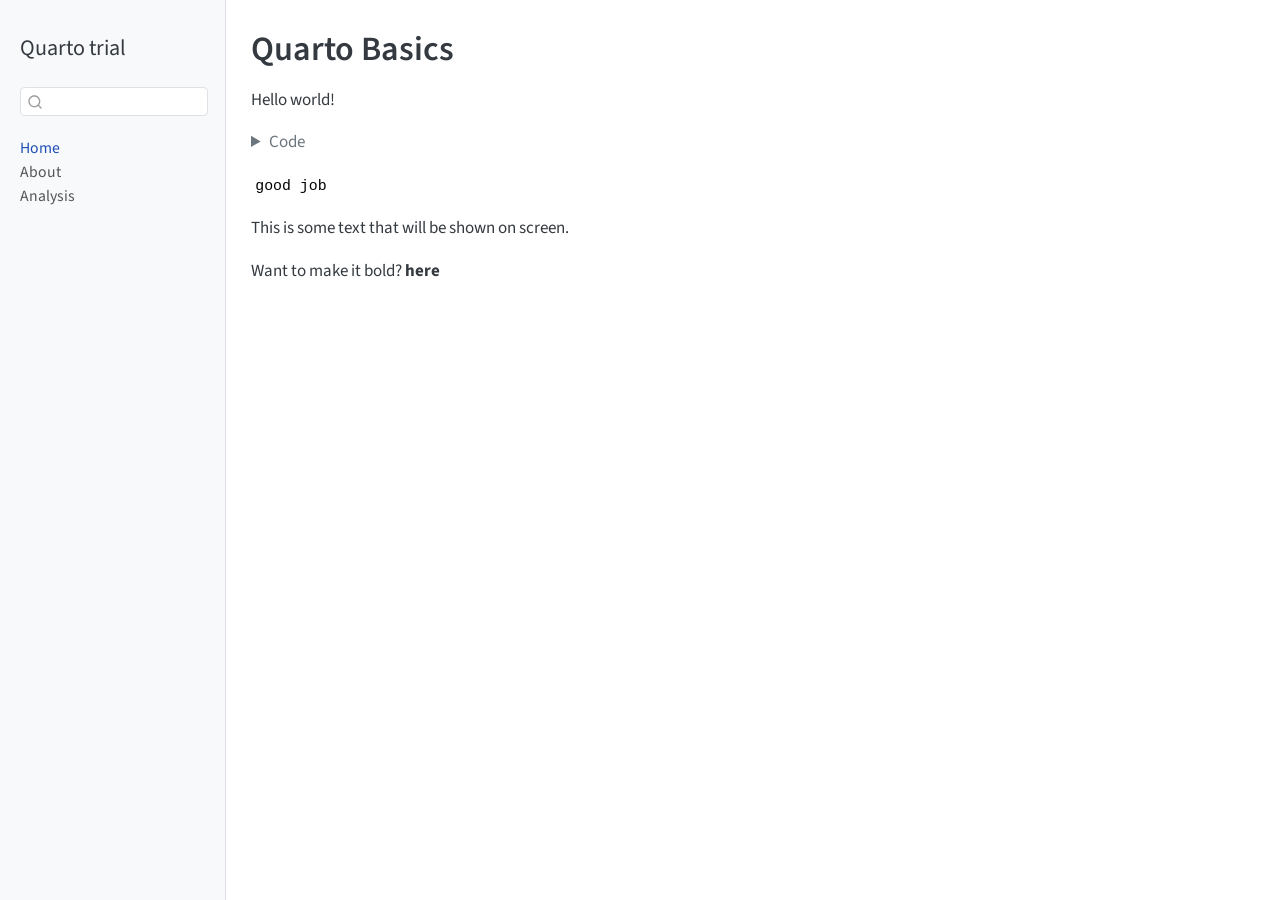
==== docs/index.html @ 4bcbba69 "sidebar" ====
<!DOCTYPE html>
<html xmlns="http://www.w3.org/1999/xhtml" lang="en" xml:lang="en"><head>

<meta charset="utf-8">
<meta name="generator" content="quarto-1.9.38">

<meta name="viewport" content="width=device-width, initial-scale=1.0, user-scalable=yes">


<title>Quarto Basics – Quarto trial</title>
<style>
/* Default styles provided by pandoc.
** See https://pandoc.org/MANUAL.html#variables-for-html for config info.
*/
code{white-space: pre-wrap;}
span.smallcaps{font-variant: small-caps;}
div.columns{display: flex; gap: min(4vw, 1.5em);}
div.column{flex: auto; overflow-x: auto;}
div.hanging-indent{margin-left: 1.5em; text-indent: -1.5em;}
ul.task-list{list-style: none;}
ul.task-list li input[type="checkbox"] {
  width: 0.8em;
  margin: 0 0.8em 0.2em -1em; /* quarto-specific, see https://github.com/quarto-dev/quarto-cli/issues/4556 */ 
  vertical-align: middle;
}
/* CSS for syntax highlighting */
html { -webkit-text-size-adjust: 100%; }
pre > code.sourceCode { white-space: pre; position: relative; }
pre > code.sourceCode > span { display: inline-block; line-height: 1.25; }
pre > code.sourceCode > span:empty { height: 1.2em; }
.sourceCode { overflow: visible; }
code.sourceCode > span { color: inherit; text-decoration: inherit; }
div.sourceCode { margin: 1em 0; }
pre.sourceCode { margin: 0; }
@media screen {
div.sourceCode { overflow: auto; }
}
@media print {
pre > code.sourceCode { white-space: pre-wrap; }
pre > code.sourceCode > span { text-indent: -5em; padding-left: 5em; }
}
pre.numberSource code
  { counter-reset: source-line 0; }
pre.numberSource code > span
  { position: relative; left: -4em; counter-increment: source-line; }
pre.numberSource code > span > a:first-child::before
  { content: counter(source-line);
    position: relative; left: -1em; text-align: right; vertical-align: baseline;
    border: none; display: inline-block;
    -webkit-touch-callout: none; -webkit-user-select: none;
    -khtml-user-select: none; -moz-user-select: none;
    -ms-user-select: none; user-select: none;
    padding: 0 4px; width: 4em;
  }
pre.numberSource { margin-left: 3em;  padding-left: 4px; }
div.sourceCode
  {   }
@media screen {
pre > code.sourceCode > span > a:first-child::before { text-decoration: underline; }
}
</style>


<script src="site_libs/quarto-nav/quarto-nav.js"></script>
<script src="site_libs/quarto-nav/headroom.min.js"></script>
<script src="site_libs/clipboard/clipboard.min.js"></script>
<script src="site_libs/quarto-search/autocomplete.umd.js"></script>
<script src="site_libs/quarto-search/fuse.min.js"></script>
<script src="site_libs/quarto-search/quarto-search.js"></script>
<meta name="quarto:offset" content="./">
<script src="site_libs/quarto-html/quarto.js" type="module"></script>
<script src="site_libs/quarto-html/tabsets/tabsets.js" type="module"></script>
<script src="site_libs/quarto-html/popper.min.js"></script>
<script src="site_libs/quarto-html/tippy.umd.min.js"></script>
<script src="site_libs/quarto-html/anchor.min.js"></script>
<link href="site_libs/quarto-html/tippy.css" rel="stylesheet">
<link href="site_libs/quarto-html/quarto-syntax-highlighting-15634bcf2e68342d4ad2dfa704d543f6.css" rel="stylesheet" id="quarto-text-highlighting-styles">
<script src="site_libs/bootstrap/bootstrap.min.js"></script>
<link href="site_libs/bootstrap/bootstrap-icons.css" rel="stylesheet">
<link href="site_libs/bootstrap/bootstrap-94db4e9b307a88f7bc385b262b505f75.min.css" rel="stylesheet" append-hash="true" id="quarto-bootstrap" data-mode="light">
<script id="quarto-search-options" type="application/json">{
  "location": "sidebar",
  "copy-button": false,
  "collapse-after": 3,
  "panel-placement": "start",
  "type": "textbox",
  "limit": 50,
  "keyboard-shortcut": [
    "f",
    "/",
    "s"
  ],
  "show-item-context": false,
  "language": {
    "search-no-results-text": "No results",
    "search-matching-documents-text": "matching documents",
    "search-copy-link-title": "Copy link to search",
    "search-hide-matches-text": "Hide additional matches",
    "search-more-match-text": "more match in this document",
    "search-more-matches-text": "more matches in this document",
    "search-clear-button-title": "Clear",
    "search-text-placeholder": "",
    "search-detached-cancel-button-title": "Cancel",
    "search-submit-button-title": "Submit",
    "search-label": "Search"
  }
}</script>


</head>

<body class="nav-sidebar docked fullcontent quarto-light">

<div id="quarto-search-results"></div>
  <header id="quarto-header" class="headroom fixed-top">
  <nav class="quarto-secondary-nav">
    <div class="container-fluid d-flex">
      <button type="button" class="quarto-btn-toggle btn" data-bs-toggle="collapse" role="button" data-bs-target=".quarto-sidebar-collapse-item" aria-controls="quarto-sidebar" aria-expanded="false" aria-label="Toggle sidebar navigation" onclick="if (window.quartoToggleHeadroom) { window.quartoToggleHeadroom(); }">
        <i class="bi bi-layout-text-sidebar-reverse"></i>
      </button>
        <nav class="quarto-page-breadcrumbs" aria-label="breadcrumb"><ol class="breadcrumb"><li class="breadcrumb-item"><a href="./index.html">Home</a></li></ol></nav>
        <a class="flex-grow-1" role="navigation" data-bs-toggle="collapse" data-bs-target=".quarto-sidebar-collapse-item" aria-controls="quarto-sidebar" aria-expanded="false" aria-label="Toggle sidebar navigation" onclick="if (window.quartoToggleHeadroom) { window.quartoToggleHeadroom(); }">      
        </a>
      <button type="button" class="btn quarto-search-button" aria-label="Search" onclick="window.quartoOpenSearch();">
        <i class="bi bi-search"></i>
      </button>
    </div>
  </nav>
</header>
<!-- content -->
<div id="quarto-content" class="quarto-container page-columns page-rows-contents page-layout-article">
<!-- sidebar -->
  <nav id="quarto-sidebar" class="sidebar collapse collapse-horizontal quarto-sidebar-collapse-item sidebar-navigation docked overflow-auto">
    <div class="pt-lg-2 mt-2 text-left sidebar-header">
    <div class="sidebar-title mb-0 py-0">
      <a href="./">Quarto trial</a> 
    </div>
      </div>
        <div class="mt-2 flex-shrink-0 align-items-center">
        <div class="sidebar-search">
        <div id="quarto-search" class="" title="Search"></div>
        </div>
        </div>
    <div class="sidebar-menu-container"> 
    <ul class="list-unstyled mt-1">
        <li class="sidebar-item">
  <div class="sidebar-item-container"> 
  <a href="./index.html" class="sidebar-item-text sidebar-link active">
 <span class="menu-text">Home</span></a>
  </div>
</li>
        <li class="sidebar-item">
  <div class="sidebar-item-container"> 
  <a href="./about.html" class="sidebar-item-text sidebar-link">
 <span class="menu-text">About</span></a>
  </div>
</li>
        <li class="sidebar-item">
  <div class="sidebar-item-container"> 
  <a href="./analysis.html" class="sidebar-item-text sidebar-link">
 <span class="menu-text">Analysis</span></a>
  </div>
</li>
    </ul>
    </div>
</nav>
<div id="quarto-sidebar-glass" class="quarto-sidebar-collapse-item" data-bs-toggle="collapse" data-bs-target=".quarto-sidebar-collapse-item"></div>
<!-- margin-sidebar -->
    
<!-- main -->
<main class="content" id="quarto-document-content">

<header id="title-block-header" class="quarto-title-block default">
<div class="quarto-title">
<h1 class="title">Quarto Basics</h1>
</div>



<div class="quarto-title-meta">

    
  
    
  </div>
  


</header>


<p>Hello world!</p>
<div id="f01405a1" class="cell" data-execution_count="1">
<details class="code-fold">
<summary>Code</summary>
<div class="code-copy-outer-scaffold"><div class="sourceCode cell-code" id="cb1"><pre class="sourceCode python code-with-copy"><code class="sourceCode python"><span id="cb1-1"><a href="#cb1-1" aria-hidden="true" tabindex="-1"></a><span class="im">import</span> numpy <span class="im">as</span> np</span>
<span id="cb1-2"><a href="#cb1-2" aria-hidden="true" tabindex="-1"></a><span class="bu">print</span>(<span class="st">"good job"</span>)</span></code></pre></div><button title="Copy to Clipboard" class="code-copy-button"><i class="bi"></i></button></div>
</details>
<div class="cell-output cell-output-stdout">
<pre><code>good job</code></pre>
</div>
</div>
<p>This is some text that will be shown on screen.</p>
<p>Want to make it bold? <strong>here</strong></p>



</main> <!-- /main -->
<script id="quarto-html-after-body" type="application/javascript">
  window.document.addEventListener("DOMContentLoaded", function (event) {
    const icon = "";
    const anchorJS = new window.AnchorJS();
    anchorJS.options = {
      placement: 'right',
      icon: icon
    };
    anchorJS.add('.anchored');
    const isCodeAnnotation = (el) => {
      for (const clz of el.classList) {
        if (clz.startsWith('code-annotation-')) {                     
          return true;
        }
      }
      return false;
    }
    const onCopySuccess = function(e) {
      // button target
      const button = e.trigger;
      // don't keep focus
      button.blur();
      // flash "checked"
      button.classList.add('code-copy-button-checked');
      var currentTitle = button.getAttribute("title");
      button.setAttribute("title", "Copied!");
      let tooltip;
      if (window.bootstrap) {
        button.setAttribute("data-bs-toggle", "tooltip");
        button.setAttribute("data-bs-placement", "left");
        button.setAttribute("data-bs-title", "Copied!");
        tooltip = new bootstrap.Tooltip(button, 
          { trigger: "manual", 
            customClass: "code-copy-button-tooltip",
            offset: [0, -8]});
        tooltip.show();    
      }
      setTimeout(function() {
        if (tooltip) {
          tooltip.hide();
          button.removeAttribute("data-bs-title");
          button.removeAttribute("data-bs-toggle");
          button.removeAttribute("data-bs-placement");
        }
        button.setAttribute("title", currentTitle);
        button.classList.remove('code-copy-button-checked');
      }, 1000);
      // clear code selection
      e.clearSelection();
    }
    const getTextToCopy = function(trigger) {
      const outerScaffold = trigger.parentElement.cloneNode(true);
      const codeEl = outerScaffold.querySelector('code');
      for (const childEl of codeEl.children) {
        if (isCodeAnnotation(childEl)) {
          childEl.remove();
        }
      }
      return codeEl.innerText;
    }
    const clipboard = new window.ClipboardJS('.code-copy-button:not([data-in-quarto-modal])', {
      text: getTextToCopy
    });
    clipboard.on('success', onCopySuccess);
    if (window.document.getElementById('quarto-embedded-source-code-modal')) {
      const clipboardModal = new window.ClipboardJS('.code-copy-button[data-in-quarto-modal]', {
        text: getTextToCopy,
        container: window.document.getElementById('quarto-embedded-source-code-modal')
      });
      clipboardModal.on('success', onCopySuccess);
    }
      var localhostRegex = new RegExp(/^(?:http|https):\/\/localhost\:?[0-9]*\//);
      var mailtoRegex = new RegExp(/^mailto:/);
        var filterRegex = new RegExp('/' + window.location.host + '/');
      var isInternal = (href) => {
          return filterRegex.test(href) || localhostRegex.test(href) || mailtoRegex.test(href);
      }
      // Inspect non-navigation links and adorn them if external
     var links = window.document.querySelectorAll('a[href]:not(.nav-link):not(.navbar-brand):not(.toc-action):not(.sidebar-link):not(.sidebar-item-toggle):not(.pagination-link):not(.no-external):not([aria-hidden]):not(.dropdown-item):not(.quarto-navigation-tool):not(.about-link)');
      for (var i=0; i<links.length; i++) {
        const link = links[i];
        if (!isInternal(link.href)) {
          // undo the damage that might have been done by quarto-nav.js in the case of
          // links that we want to consider external
          if (link.dataset.originalHref !== undefined) {
            link.href = link.dataset.originalHref;
          }
        }
      }
    function tippyHover(el, contentFn, onTriggerFn, onUntriggerFn) {
      const config = {
        allowHTML: true,
        maxWidth: 500,
        delay: 100,
        arrow: false,
        appendTo: function(el) {
            return el.parentElement;
        },
        interactive: true,
        interactiveBorder: 10,
        theme: 'quarto',
        placement: 'bottom-start',
      };
      if (contentFn) {
        config.content = contentFn;
      }
      if (onTriggerFn) {
        config.onTrigger = onTriggerFn;
      }
      if (onUntriggerFn) {
        config.onUntrigger = onUntriggerFn;
      }
      window.tippy(el, config); 
    }
    const noterefs = window.document.querySelectorAll('a[role="doc-noteref"]');
    for (var i=0; i<noterefs.length; i++) {
      const ref = noterefs[i];
      tippyHover(ref, function() {
        // use id or data attribute instead here
        let href = ref.getAttribute('data-footnote-href') || ref.getAttribute('href');
        try { href = new URL(href).hash; } catch {}
        const id = href.replace(/^#\/?/, "");
        const note = window.document.getElementById(id);
        if (note) {
          return note.innerHTML;
        } else {
          return "";
        }
      });
    }
    const xrefs = window.document.querySelectorAll('a.quarto-xref');
    const processXRef = (id, note) => {
      // Strip column container classes
      const stripColumnClz = (el) => {
        el.classList.remove("page-full", "page-columns");
        if (el.children) {
          for (const child of el.children) {
            stripColumnClz(child);
          }
        }
      }
      stripColumnClz(note)
      if (id === null || id.startsWith('sec-')) {
        // Special case sections, only their first couple elements
        const container = document.createElement("div");
        if (note.children && note.children.length > 2) {
          container.appendChild(note.children[0].cloneNode(true));
          for (let i = 1; i < note.children.length; i++) {
            const child = note.children[i];
            if (child.tagName === "P" && child.innerText === "") {
              continue;
            } else {
              container.appendChild(child.cloneNode(true));
              break;
            }
          }
          if (window.Quarto?.typesetMath) {
            window.Quarto.typesetMath(container);
          }
          return container.innerHTML
        } else {
          if (window.Quarto?.typesetMath) {
            window.Quarto.typesetMath(note);
          }
          return note.innerHTML;
        }
      } else {
        // Remove any anchor links if they are present
        const anchorLink = note.querySelector('a.anchorjs-link');
        if (anchorLink) {
          anchorLink.remove();
        }
        if (window.Quarto?.typesetMath) {
          window.Quarto.typesetMath(note);
        }
        if (note.classList.contains("callout")) {
          return note.outerHTML;
        } else {
          return note.innerHTML;
        }
      }
    }
    for (var i=0; i<xrefs.length; i++) {
      const xref = xrefs[i];
      tippyHover(xref, undefined, function(instance) {
        instance.disable();
        let url = xref.getAttribute('href');
        let hash = undefined; 
        if (url.startsWith('#')) {
          hash = url;
        } else {
          try { hash = new URL(url).hash; } catch {}
        }
        if (hash) {
          const id = hash.replace(/^#\/?/, "");
          const note = window.document.getElementById(id);
          if (note !== null) {
            try {
              const html = processXRef(id, note.cloneNode(true));
              instance.setContent(html);
            } finally {
              instance.enable();
              instance.show();
            }
          } else {
            // See if we can fetch this
            fetch(url.split('#')[0])
            .then(res => res.text())
            .then(html => {
              const parser = new DOMParser();
              const htmlDoc = parser.parseFromString(html, "text/html");
              const note = htmlDoc.getElementById(id);
              if (note !== null) {
                const html = processXRef(id, note);
                instance.setContent(html);
              } 
            }).finally(() => {
              instance.enable();
              instance.show();
            });
          }
        } else {
          // See if we can fetch a full url (with no hash to target)
          // This is a special case and we should probably do some content thinning / targeting
          fetch(url)
          .then(res => res.text())
          .then(html => {
            const parser = new DOMParser();
            const htmlDoc = parser.parseFromString(html, "text/html");
            const note = htmlDoc.querySelector('main.content');
            if (note !== null) {
              // This should only happen for chapter cross references
              // (since there is no id in the URL)
              // remove the first header
              if (note.children.length > 0 && note.children[0].tagName === "HEADER") {
                note.children[0].remove();
              }
              const html = processXRef(null, note);
              instance.setContent(html);
            } 
          }).finally(() => {
            instance.enable();
            instance.show();
          });
        }
      }, function(instance) {
      });
    }
        let selectedAnnoteEl;
        const selectorForAnnotation = ( cell, annotation) => {
          let cellAttr = 'data-code-cell="' + cell + '"';
          let lineAttr = 'data-code-annotation="' +  annotation + '"';
          const selector = 'span[' + cellAttr + '][' + lineAttr + ']';
          return selector;
        }
        const selectCodeLines = (annoteEl) => {
          const doc = window.document;
          const targetCell = annoteEl.getAttribute("data-target-cell");
          const targetAnnotation = annoteEl.getAttribute("data-target-annotation");
          const annoteSpan = window.document.querySelector(selectorForAnnotation(targetCell, targetAnnotation));
          const lines = annoteSpan.getAttribute("data-code-lines").split(",");
          const lineIds = lines.map((line) => {
            return targetCell + "-" + line;
          })
          let top = null;
          let height = null;
          let parent = null;
          if (lineIds.length > 0) {
              //compute the position of the single el (top and bottom and make a div)
              const el = window.document.getElementById(lineIds[0]);
              top = el.offsetTop;
              height = el.offsetHeight;
              parent = el.parentElement.parentElement;
            if (lineIds.length > 1) {
              const lastEl = window.document.getElementById(lineIds[lineIds.length - 1]);
              const bottom = lastEl.offsetTop + lastEl.offsetHeight;
              height = bottom - top;
            }
            if (top !== null && height !== null && parent !== null) {
              // cook up a div (if necessary) and position it 
              let div = window.document.getElementById("code-annotation-line-highlight");
              if (div === null) {
                div = window.document.createElement("div");
                div.setAttribute("id", "code-annotation-line-highlight");
                div.style.position = 'absolute';
                parent.appendChild(div);
              }
              div.style.top = top - 2 + "px";
              div.style.height = height + 4 + "px";
              div.style.left = 0;
              let gutterDiv = window.document.getElementById("code-annotation-line-highlight-gutter");
              if (gutterDiv === null) {
                gutterDiv = window.document.createElement("div");
                gutterDiv.setAttribute("id", "code-annotation-line-highlight-gutter");
                gutterDiv.style.position = 'absolute';
                const codeCell = window.document.getElementById(targetCell);
                const gutter = codeCell.querySelector('.code-annotation-gutter');
                gutter.appendChild(gutterDiv);
              }
              gutterDiv.style.top = top - 2 + "px";
              gutterDiv.style.height = height + 4 + "px";
            }
            selectedAnnoteEl = annoteEl;
          }
        };
        const unselectCodeLines = () => {
          const elementsIds = ["code-annotation-line-highlight", "code-annotation-line-highlight-gutter"];
          elementsIds.forEach((elId) => {
            const div = window.document.getElementById(elId);
            if (div) {
              div.remove();
            }
          });
          selectedAnnoteEl = undefined;
        };
          // Handle positioning of the toggle
      window.addEventListener(
        "resize",
        throttle(() => {
          elRect = undefined;
          if (selectedAnnoteEl) {
            selectCodeLines(selectedAnnoteEl);
          }
        }, 10)
      );
      function throttle(fn, ms) {
      let throttle = false;
      let timer;
        return (...args) => {
          if(!throttle) { // first call gets through
              fn.apply(this, args);
              throttle = true;
          } else { // all the others get throttled
              if(timer) clearTimeout(timer); // cancel #2
              timer = setTimeout(() => {
                fn.apply(this, args);
                timer = throttle = false;
              }, ms);
          }
        };
      }
        // Attach click handler to the DT
        const annoteDls = window.document.querySelectorAll('dt[data-target-cell]');
        for (const annoteDlNode of annoteDls) {
          annoteDlNode.addEventListener('click', (event) => {
            const clickedEl = event.target;
            if (clickedEl !== selectedAnnoteEl) {
              unselectCodeLines();
              const activeEl = window.document.querySelector('dt[data-target-cell].code-annotation-active');
              if (activeEl) {
                activeEl.classList.remove('code-annotation-active');
              }
              selectCodeLines(clickedEl);
              clickedEl.classList.add('code-annotation-active');
            } else {
              // Unselect the line
              unselectCodeLines();
              clickedEl.classList.remove('code-annotation-active');
            }
          });
        }
    const findCites = (el) => {
      const parentEl = el.parentElement;
      if (parentEl) {
        const cites = parentEl.dataset.cites;
        if (cites) {
          return {
            el,
            cites: cites.split(' ')
          };
        } else {
          return findCites(el.parentElement)
        }
      } else {
        return undefined;
      }
    };
    var bibliorefs = window.document.querySelectorAll('a[role="doc-biblioref"]');
    for (var i=0; i<bibliorefs.length; i++) {
      const ref = bibliorefs[i];
      const citeInfo = findCites(ref);
      if (citeInfo) {
        tippyHover(citeInfo.el, function() {
          var popup = window.document.createElement('div');
          citeInfo.cites.forEach(function(cite) {
            var citeDiv = window.document.createElement('div');
            citeDiv.classList.add('hanging-indent');
            citeDiv.classList.add('csl-entry');
            var biblioDiv = window.document.getElementById('ref-' + cite);
            if (biblioDiv) {
              citeDiv.innerHTML = biblioDiv.innerHTML;
            }
            popup.appendChild(citeDiv);
          });
          return popup.innerHTML;
        });
      }
    }
  });
  </script>
</div> <!-- /content -->




</body></html>
---- docs/site_libs/quarto-html/tippy.css ----
.tippy-box[data-animation=fade][data-state=hidden]{opacity:0}[data-tippy-root]{max-width:calc(100vw - 10px)}.tippy-box{position:relative;background-color:#333;color:#fff;border-radius:4px;font-size:14px;line-height:1.4;white-space:normal;outline:0;transition-property:transform,visibility,opacity}.tippy-box[data-placement^=top]>.tippy-arrow{bottom:0}.tippy-box[data-placement^=top]>.tippy-arrow:before{bottom:-7px;left:0;border-width:8px 8px 0;border-top-color:initial;transform-origin:center top}.tippy-box[data-placement^=bottom]>.tippy-arrow{top:0}.tippy-box[data-placement^=bottom]>.tippy-arrow:before{top:-7px;left:0;border-width:0 8px 8px;border-bottom-color:initial;transform-origin:center bottom}.tippy-box[data-placement^=left]>.tippy-arrow{right:0}.tippy-box[data-placement^=left]>.tippy-arrow:before{border-width:8px 0 8px 8px;border-left-color:initial;right:-7px;transform-origin:center left}.tippy-box[data-placement^=right]>.tippy-arrow{left:0}.tippy-box[data-placement^=right]>.tippy-arrow:before{left:-7px;border-width:8px 8px 8px 0;border-right-color:initial;transform-origin:center right}.tippy-box[data-inertia][data-state=visible]{transition-timing-function:cubic-bezier(.54,1.5,.38,1.11)}.tippy-arrow{width:16px;height:16px;color:#333}.tippy-arrow:before{content:"";position:absolute;border-color:transparent;border-style:solid}.tippy-content{position:relative;padding:5px 9px;z-index:1}
---- docs/site_libs/quarto-html/quarto-syntax-highlighting-15634bcf2e68342d4ad2dfa704d543f6.css ----
/* quarto syntax highlight colors */
:root {
  --quarto-hl-ot-color: #003B4F;
  --quarto-hl-at-color: #657422;
  --quarto-hl-ss-color: #20794D;
  --quarto-hl-an-color: #5E5E5E;
  --quarto-hl-fu-color: #4758AB;
  --quarto-hl-st-color: #20794D;
  --quarto-hl-cf-color: #003B4F;
  --quarto-hl-op-color: #5E5E5E;
  --quarto-hl-er-color: #AD0000;
  --quarto-hl-bn-color: #AD0000;
  --quarto-hl-al-color: #AD0000;
  --quarto-hl-va-color: #111111;
  --quarto-hl-bu-color: inherit;
  --quarto-hl-ex-color: inherit;
  --quarto-hl-pp-color: #AD0000;
  --quarto-hl-in-color: #5E5E5E;
  --quarto-hl-vs-color: #20794D;
  --quarto-hl-wa-color: #5E5E5E;
  --quarto-hl-do-color: #5E5E5E;
  --quarto-hl-im-color: #00769E;
  --quarto-hl-ch-color: #20794D;
  --quarto-hl-dt-color: #AD0000;
  --quarto-hl-fl-color: #AD0000;
  --quarto-hl-co-color: #5E5E5E;
  --quarto-hl-cv-color: #5E5E5E;
  --quarto-hl-cn-color: #8f5902;
  --quarto-hl-sc-color: #5E5E5E;
  --quarto-hl-dv-color: #AD0000;
  --quarto-hl-kw-color: #003B4F;
}

/* other quarto variables */
:root {
  --quarto-font-monospace: SFMono-Regular, Menlo, Monaco, Consolas, "Liberation Mono", "Courier New", monospace;
}

/* syntax highlight based on Pandoc's rules */
pre > code.sourceCode > span {
  color: #003B4F;
}

code.sourceCode > span {
  color: #003B4F;
}

div.sourceCode,
div.sourceCode pre.sourceCode {
  color: #003B4F;
}

/* Normal */
code span {
  color: #003B4F;
}

/* Alert */
code span.al {
  color: #AD0000;
  font-style: inherit;
}

/* Annotation */
code span.an {
  color: #5E5E5E;
  font-style: inherit;
}

/* Attribute */
code span.at {
  color: #657422;
  font-style: inherit;
}

/* BaseN */
code span.bn {
  color: #AD0000;
  font-style: inherit;
}

/* BuiltIn */
code span.bu {
  font-style: inherit;
}

/* ControlFlow */
code span.cf {
  color: #003B4F;
  font-weight: bold;
  font-style: inherit;
}

/* Char */
code span.ch {
  color: #20794D;
  font-style: inherit;
}

/* Constant */
code span.cn {
  color: #8f5902;
  font-style: inherit;
}

/* Comment */
code span.co {
  color: #5E5E5E;
  font-style: inherit;
}

/* CommentVar */
code span.cv {
  color: #5E5E5E;
  font-style: italic;
}

/* Documentation */
code span.do {
  color: #5E5E5E;
  font-style: italic;
}

/* DataType */
code span.dt {
  color: #AD0000;
  font-style: inherit;
}

/* DecVal */
code span.dv {
  color: #AD0000;
  font-style: inherit;
}

/* Error */
code span.er {
  color: #AD0000;
  font-style: inherit;
}

/* Extension */
code span.ex {
  font-style: inherit;
}

/* Float */
code span.fl {
  color: #AD0000;
  font-style: inherit;
}

/* Function */
code span.fu {
  color: #4758AB;
  font-style: inherit;
}

/* Import */
code span.im {
  color: #00769E;
  font-style: inherit;
}

/* Information */
code span.in {
  color: #5E5E5E;
  font-style: inherit;
}

/* Keyword */
code span.kw {
  color: #003B4F;
  font-weight: bold;
  font-style: inherit;
}

/* Operator */
code span.op {
  color: #5E5E5E;
  font-style: inherit;
}

/* Other */
code span.ot {
  color: #003B4F;
  font-style: inherit;
}

/* Preprocessor */
code span.pp {
  color: #AD0000;
  font-style: inherit;
}

/* SpecialChar */
code span.sc {
  color: #5E5E5E;
  font-style: inherit;
}

/* SpecialString */
code span.ss {
  color: #20794D;
  font-style: inherit;
}

/* String */
code span.st {
  color: #20794D;
  font-style: inherit;
}

/* Variable */
code span.va {
  color: #111111;
  font-style: inherit;
}

/* VerbatimString */
code span.vs {
  color: #20794D;
  font-style: inherit;
}

/* Warning */
code span.wa {
  color: #5E5E5E;
  font-style: italic;
}

.prevent-inlining {
  content: "</";
}

/*# sourceMappingURL=f23921c56f73e400b49028c9186a1aa0.css.map */
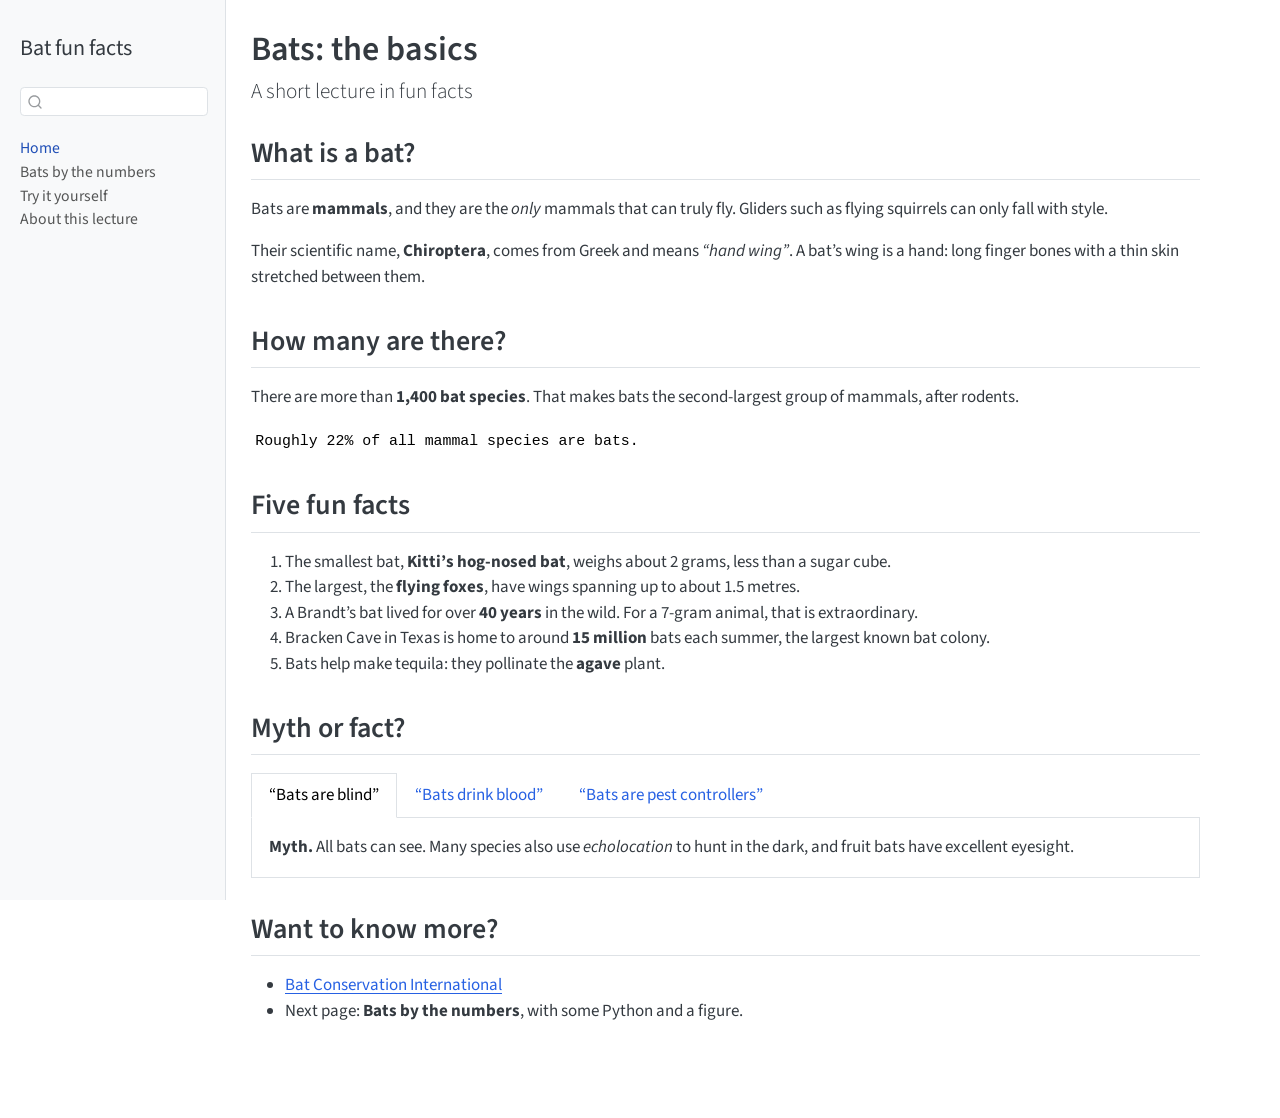
==== commit a42a44fd: "bats" ====
--- a/docs/index.html
+++ b/docs/index.html
@@ -7,7 +7,7 @@
 <meta name="viewport" content="width=device-width, initial-scale=1.0, user-scalable=yes">
 
 
-<title>Quarto Basics – Quarto trial</title>
+<title>Bats: the basics – Bat fun facts</title>
 <style>
 /* Default styles provided by pandoc.
 ** See https://pandoc.org/MANUAL.html#variables-for-html for config info.
@@ -22,41 +22,6 @@
   width: 0.8em;
   margin: 0 0.8em 0.2em -1em; /* quarto-specific, see https://github.com/quarto-dev/quarto-cli/issues/4556 */ 
   vertical-align: middle;
-}
-/* CSS for syntax highlighting */
-html { -webkit-text-size-adjust: 100%; }
-pre > code.sourceCode { white-space: pre; position: relative; }
-pre > code.sourceCode > span { display: inline-block; line-height: 1.25; }
-pre > code.sourceCode > span:empty { height: 1.2em; }
-.sourceCode { overflow: visible; }
-code.sourceCode > span { color: inherit; text-decoration: inherit; }
-div.sourceCode { margin: 1em 0; }
-pre.sourceCode { margin: 0; }
-@media screen {
-div.sourceCode { overflow: auto; }
-}
-@media print {
-pre > code.sourceCode { white-space: pre-wrap; }
-pre > code.sourceCode > span { text-indent: -5em; padding-left: 5em; }
-}
-pre.numberSource code
-  { counter-reset: source-line 0; }
-pre.numberSource code > span
-  { position: relative; left: -4em; counter-increment: source-line; }
-pre.numberSource code > span > a:first-child::before
-  { content: counter(source-line);
-    position: relative; left: -1em; text-align: right; vertical-align: baseline;
-    border: none; display: inline-block;
-    -webkit-touch-callout: none; -webkit-user-select: none;
-    -khtml-user-select: none; -moz-user-select: none;
-    -ms-user-select: none; user-select: none;
-    padding: 0 4px; width: 4em;
-  }
-pre.numberSource { margin-left: 3em;  padding-left: 4px; }
-div.sourceCode
-  {   }
-@media screen {
-pre > code.sourceCode > span > a:first-child::before { text-decoration: underline; }
 }
 </style>
 
@@ -133,7 +98,7 @@
   <nav id="quarto-sidebar" class="sidebar collapse collapse-horizontal quarto-sidebar-collapse-item sidebar-navigation docked overflow-auto">
     <div class="pt-lg-2 mt-2 text-left sidebar-header">
     <div class="sidebar-title mb-0 py-0">
-      <a href="./">Quarto trial</a> 
+      <a href="./">Bat fun facts</a> 
     </div>
       </div>
         <div class="mt-2 flex-shrink-0 align-items-center">
@@ -151,14 +116,20 @@
 </li>
         <li class="sidebar-item">
   <div class="sidebar-item-container"> 
-  <a href="./about.html" class="sidebar-item-text sidebar-link">
- <span class="menu-text">About</span></a>
+  <a href="./analysis.html" class="sidebar-item-text sidebar-link">
+ <span class="menu-text">Bats by the numbers</span></a>
   </div>
 </li>
         <li class="sidebar-item">
   <div class="sidebar-item-container"> 
-  <a href="./analysis.html" class="sidebar-item-text sidebar-link">
- <span class="menu-text">Analysis</span></a>
+  <a href="./practice.html" class="sidebar-item-text sidebar-link">
+ <span class="menu-text">Try it yourself</span></a>
+  </div>
+</li>
+        <li class="sidebar-item">
+  <div class="sidebar-item-container"> 
+  <a href="./about.html" class="sidebar-item-text sidebar-link">
+ <span class="menu-text">About this lecture</span></a>
   </div>
 </li>
     </ul>
@@ -172,7 +143,8 @@
 
 <header id="title-block-header" class="quarto-title-block default">
 <div class="quarto-title">
-<h1 class="title">Quarto Basics</h1>
+<h1 class="title">Bats: the basics</h1>
+<p class="subtitle lead">A short lecture in fun facts</p>
 </div>
 
 
@@ -189,21 +161,57 @@
 </header>
 
 
-<p>Hello world!</p>
-<div id="f01405a1" class="cell" data-execution_count="1">
-<details class="code-fold">
-<summary>Code</summary>
-<div class="code-copy-outer-scaffold"><div class="sourceCode cell-code" id="cb1"><pre class="sourceCode python code-with-copy"><code class="sourceCode python"><span id="cb1-1"><a href="#cb1-1" aria-hidden="true" tabindex="-1"></a><span class="im">import</span> numpy <span class="im">as</span> np</span>
-<span id="cb1-2"><a href="#cb1-2" aria-hidden="true" tabindex="-1"></a><span class="bu">print</span>(<span class="st">"good job"</span>)</span></code></pre></div><button title="Copy to Clipboard" class="code-copy-button"><i class="bi"></i></button></div>
-</details>
+<!-- Teaching note: this page shows text formatting, a tabset, and hidden code. -->
+<section id="what-is-a-bat" class="level2">
+<h2 class="anchored" data-anchor-id="what-is-a-bat">What is a bat?</h2>
+<p>Bats are <strong>mammals</strong>, and they are the <em>only</em> mammals that can truly fly. Gliders such as flying squirrels can only fall with style.</p>
+<p>Their scientific name, <strong>Chiroptera</strong>, comes from Greek and means <em>“hand wing”</em>. A bat’s wing is a hand: long finger bones with a thin skin stretched between them.</p>
+</section>
+<section id="how-many-are-there" class="level2">
+<h2 class="anchored" data-anchor-id="how-many-are-there">How many are there?</h2>
+<p>There are more than <strong>1,400 bat species</strong>. That makes bats the second-largest group of mammals, after rodents.</p>
+<div id="0617e7f0" class="cell" data-execution_count="1">
 <div class="cell-output cell-output-stdout">
-<pre><code>good job</code></pre>
-</div>
-</div>
-<p>This is some text that will be shown on screen.</p>
-<p>Want to make it bold? <strong>here</strong></p>
-
-
+<pre><code>Roughly 22% of all mammal species are bats.</code></pre>
+</div>
+</div>
+</section>
+<section id="five-fun-facts" class="level2">
+<h2 class="anchored" data-anchor-id="five-fun-facts">Five fun facts</h2>
+<ol type="1">
+<li>The smallest bat, <strong>Kitti’s hog-nosed bat</strong>, weighs about 2 grams, less than a sugar cube.</li>
+<li>The largest, the <strong>flying foxes</strong>, have wings spanning up to about 1.5 metres.</li>
+<li>A Brandt’s bat lived for over <strong>40 years</strong> in the wild. For a 7-gram animal, that is extraordinary.</li>
+<li>Bracken Cave in Texas is home to around <strong>15 million</strong> bats each summer, the largest known bat colony.</li>
+<li>Bats help make tequila: they pollinate the <strong>agave</strong> plant.</li>
+</ol>
+</section>
+<section id="myth-or-fact" class="level2">
+<h2 class="anchored" data-anchor-id="myth-or-fact">Myth or fact?</h2>
+<div class="tabset-margin-container"></div><div class="panel-tabset">
+<ul class="nav nav-tabs" role="tablist"><li class="nav-item" role="presentation"><a class="nav-link active" id="tabset-1-1-tab" data-bs-toggle="tab" data-bs-target="#tabset-1-1" role="tab" aria-controls="tabset-1-1" aria-selected="true" href="">“Bats are blind”</a></li><li class="nav-item" role="presentation"><a class="nav-link" id="tabset-1-2-tab" data-bs-toggle="tab" data-bs-target="#tabset-1-2" role="tab" aria-controls="tabset-1-2" aria-selected="false" href="">“Bats drink blood”</a></li><li class="nav-item" role="presentation"><a class="nav-link" id="tabset-1-3-tab" data-bs-toggle="tab" data-bs-target="#tabset-1-3" role="tab" aria-controls="tabset-1-3" aria-selected="false" href="">“Bats are pest controllers”</a></li></ul>
+<div class="tab-content">
+<div id="tabset-1-1" class="tab-pane active" role="tabpanel" aria-labelledby="tabset-1-1-tab">
+<p><strong>Myth.</strong> All bats can see. Many species also use <em>echolocation</em> to hunt in the dark, and fruit bats have excellent eyesight.</p>
+</div>
+<div id="tabset-1-2" class="tab-pane" role="tabpanel" aria-labelledby="tabset-1-2-tab">
+<p><strong>Mostly myth.</strong> Only <strong>3</strong> of over 1,400 species feed on blood, all in Central and South America. Most bats eat insects or fruit.</p>
+</div>
+<div id="tabset-1-3" class="tab-pane" role="tabpanel" aria-labelledby="tabset-1-3-tab">
+<p><strong>Fact.</strong> A single small bat can eat hundreds of insects in one night, including mosquitoes and crop pests.</p>
+</div>
+</div>
+</div>
+</section>
+<section id="want-to-know-more" class="level2">
+<h2 class="anchored" data-anchor-id="want-to-know-more">Want to know more?</h2>
+<ul>
+<li><a href="https://www.batcon.org">Bat Conservation International</a></li>
+<li>Next page: <strong>Bats by the numbers</strong>, with some Python and a figure.</li>
+</ul>
+
+
+</section>
 
 </main> <!-- /main -->
 <script id="quarto-html-after-body" type="application/javascript">
